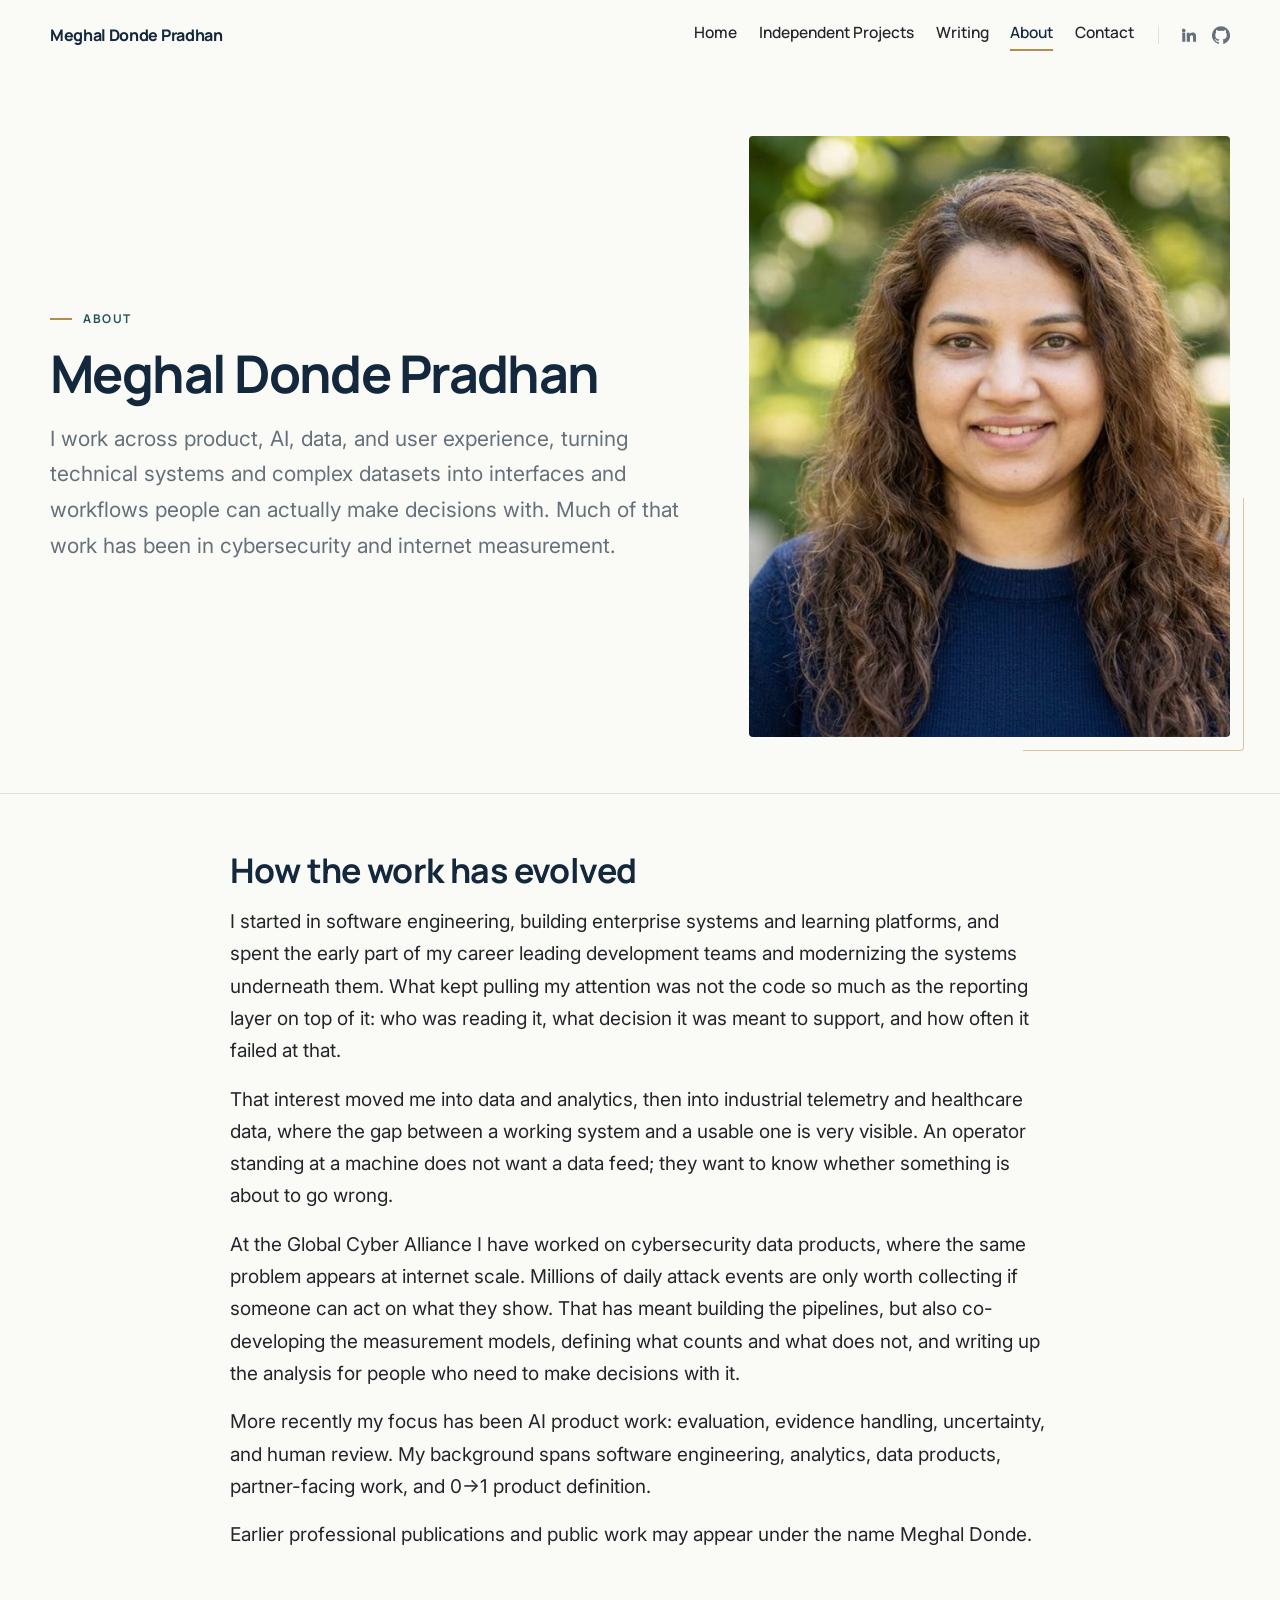
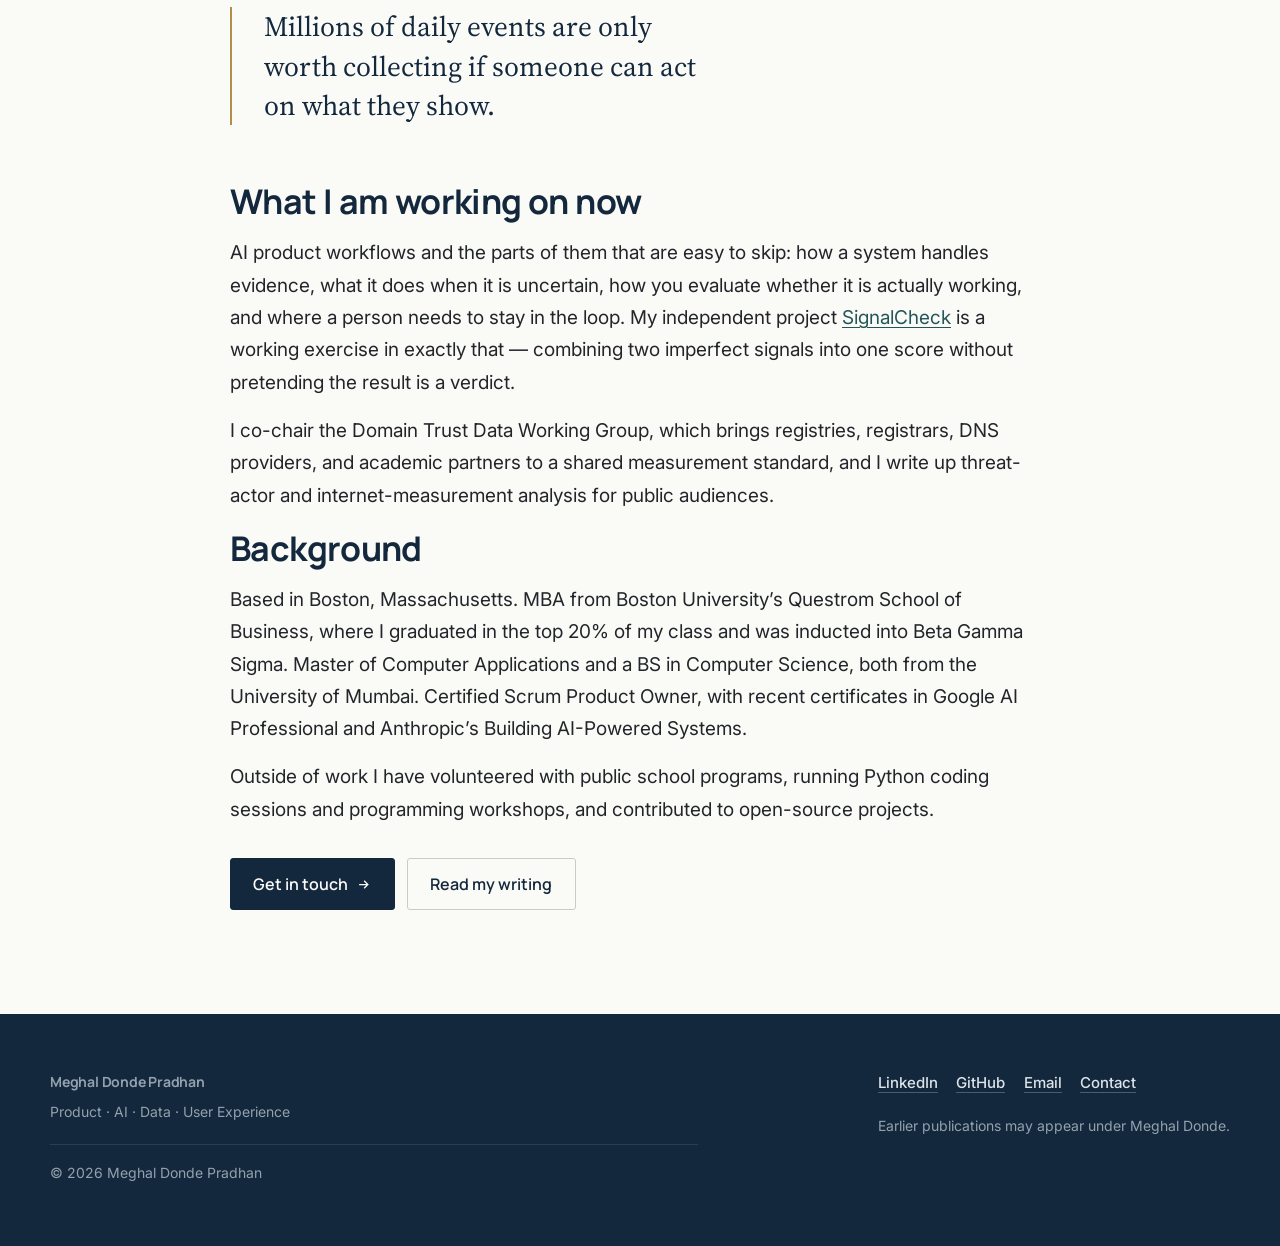
==== about/index.html @ 6e895852 "Initial commit: Personal portfolio site" ====
<!DOCTYPE html>
<html lang="en">
<head>
<meta charset="utf-8">
<meta name="viewport" content="width=device-width, initial-scale=1">
<title>About Meghal Donde Pradhan</title>
<meta name="description" content="About Meghal Donde Pradhan: product, AI, data, and user experience in Boston. Engineering, analytics, and AI product work. Earlier work published as Meghal Donde.">
<link rel="canonical" href="https://meghaldondepradhan.com/about/">
<meta name="author" content="Meghal Donde Pradhan">
<meta name="robots" content="index, follow, max-image-preview:large">

<meta property="og:type" content="profile">
<meta property="og:site_name" content="Meghal Donde Pradhan">
<meta property="og:title" content="About Meghal Donde Pradhan">
<meta property="og:description" content="About Meghal Donde Pradhan: product, AI, data, and user experience in Boston. Engineering, analytics, and AI product work. Earlier work published as Meghal Donde.">
<meta property="og:url" content="https://meghaldondepradhan.com/about/">
<meta property="og:image" content="https://meghaldondepradhan.com/assets/og-image.jpg">
<meta property="og:image:width" content="1200">
<meta property="og:image:height" content="630">
<meta property="og:image:alt" content="Meghal Donde Pradhan — Product, AI, Data and User Experience">
<meta property="og:locale" content="en_US">
<meta name="twitter:card" content="summary_large_image">
<meta name="twitter:title" content="About Meghal Donde Pradhan">
<meta name="twitter:description" content="About Meghal Donde Pradhan: product, AI, data, and user experience in Boston. Engineering, analytics, and AI product work. Earlier work published as Meghal Donde.">
<meta name="twitter:image" content="https://meghaldondepradhan.com/assets/og-image.jpg">

<link rel="preconnect" href="https://fonts.googleapis.com">
<link rel="preconnect" href="https://fonts.gstatic.com" crossorigin>
<link rel="stylesheet" href="https://fonts.googleapis.com/css2?family=Manrope:wght@500;600;700;800&family=Inter:wght@400;500;600&family=Source+Serif+4:opsz,wght@8..60,400&display=swap">
<link rel="stylesheet" href="/assets/site.css">
<link rel="icon" href="/assets/favicon.svg" type="image/svg+xml">
<script type="application/ld+json">
{
  "@context": "https://schema.org",
  "@type": "BreadcrumbList",
  "itemListElement": [
    { "@type": "ListItem", "position": 1, "name": "Home", "item": "https://meghaldondepradhan.com/" },
    { "@type": "ListItem", "position": 2, "name": "About", "item": "https://meghaldondepradhan.com/about/" }
  ]
}
</script>
<script type="application/ld+json">
{
  "@context": "https://schema.org",
  "@type": "ProfilePage",
  "@id": "https://meghaldondepradhan.com/about/#profilepage",
  "url": "https://meghaldondepradhan.com/about/",
  "name": "About Meghal Donde Pradhan",
  "isPartOf": { "@id": "https://meghaldondepradhan.com/#website" },
  "mainEntity": { "@id": "https://meghaldondepradhan.com/#person" },
  "about": { "@id": "https://meghaldondepradhan.com/#person" },
  "inLanguage": "en-US"
}
</script>
</head>
<body>
<a class="skip-link" href="#main">Skip to main content</a>
<header class="site-header" id="siteHeader">
  <nav class="wrap nav" aria-label="Primary">
    <a class="brand" href="/">Meghal Donde Pradhan</a>
    <button class="nav-toggle" type="button" aria-expanded="false" aria-controls="navMenu">Menu</button>
    <div class="nav-menu" id="navMenu">
      <div class="wrap">
        <ul class="nav-links"><li><a href="/">Home</a></li><li><a href="/projects/">Independent Projects</a></li><li><a href="/writing/">Writing</a></li><li><a href="/about/" aria-current="page">About</a></li><li><a href="/contact/">Contact</a></li></ul>
        <div class="nav-social"><a href="https://www.linkedin.com/in/meghal-donde-pradhan/" rel="me noopener" target="_blank" aria-label="Meghal Donde Pradhan on LinkedIn"><svg viewBox="0 0 24 24" aria-hidden="true"><path d="M4.98 3.5a2.5 2.5 0 11-.01 5 2.5 2.5 0 01.01-5zM3 9h4v12H3zM9 9h3.8v1.71h.05c.53-.95 1.83-1.96 3.77-1.96 4.03 0 4.78 2.5 4.78 5.76V21h-4v-5.6c0-1.34-.03-3.07-1.9-3.07-1.9 0-2.2 1.46-2.2 2.97V21H9z"/></svg></a><a href="https://github.com/meghaldonde" rel="me noopener" target="_blank" aria-label="Meghal Donde Pradhan on GitHub"><svg viewBox="0 0 24 24" aria-hidden="true"><path d="M12 .5a12 12 0 00-3.79 23.4c.6.11.82-.26.82-.58v-2.2c-3.34.73-4.04-1.42-4.04-1.42-.55-1.4-1.34-1.77-1.34-1.77-1.09-.75.08-.73.08-.73 1.21.08 1.84 1.24 1.84 1.24 1.07 1.84 2.81 1.3 3.5 1 .1-.78.42-1.31.76-1.61-2.67-.3-5.47-1.34-5.47-5.96 0-1.32.47-2.4 1.24-3.24-.13-.3-.54-1.52.11-3.18 0 0 1.01-.32 3.3 1.24a11.4 11.4 0 016 0c2.29-1.56 3.3-1.24 3.3-1.24.65 1.66.24 2.88.12 3.18.77.84 1.23 1.92 1.23 3.24 0 4.63-2.8 5.65-5.48 5.95.43.37.82 1.1.82 2.22v3.29c0 .32.21.7.82.58A12 12 0 0012 .5z"/></svg></a></div>
      </div>
    </div>
  </nav>
</header>
<main id="main">
<section class="page-header">
  <div class="wrap hero-grid">
    <div>
      <p class="eyebrow">About</p>
      <h1>Meghal Donde Pradhan</h1>
      <p class="lede">I work across product, AI, data, and user experience, turning technical systems and complex datasets into interfaces and workflows people can actually make decisions with. Much of that work has been in cybersecurity and internet measurement.</p>
    </div>
    <div class="hero-portrait">
      <img src="/assets/portrait.jpg" srcset="/assets/portrait-sm.jpg 560w, /assets/portrait.jpg 1000w" sizes="(max-width: 860px) 340px, 34vw" width="1000" height="1250" alt="Portrait of Meghal Donde Pradhan" decoding="async">
    </div>
  </div>
</section>

<section style="padding-top:var(--space-l)">
  <div class="wrap-narrow">
    <h2>How the work has evolved</h2>
    <p>I started in software engineering, building enterprise systems and learning platforms, and spent the early part of my career leading development teams and modernizing the systems underneath them. What kept pulling my attention was not the code so much as the reporting layer on top of it: who was reading it, what decision it was meant to support, and how often it failed at that.</p>
    <p>That interest moved me into data and analytics, then into industrial telemetry and healthcare data, where the gap between a working system and a usable one is very visible. An operator standing at a machine does not want a data feed; they want to know whether something is about to go wrong.</p>
    <p>At the Global Cyber Alliance I have worked on cybersecurity data products, where the same problem appears at internet scale. Millions of daily attack events are only worth collecting if someone can act on what they show. That has meant building the pipelines, but also co-developing the measurement models, defining what counts and what does not, and writing up the analysis for people who need to make decisions with it.</p>
    <p>More recently my focus has been AI product work: evaluation, evidence handling, uncertainty, and human review. My background spans software engineering, analytics, data products, partner-facing work, and 0&rarr;1 product definition.</p>
    <p>Earlier professional publications and public work may appear under the name Meghal Donde.</p>

    <blockquote class="pullquote">Millions of daily events are only worth collecting if someone can act on what they show.</blockquote>

    <h2>What I am working on now</h2>
    <p>AI product workflows and the parts of them that are easy to skip: how a system handles evidence, what it does when it is uncertain, how you evaluate whether it is actually working, and where a person needs to stay in the loop. My independent project <a href="/projects/#signalcheck">SignalCheck</a> is a working exercise in exactly that &mdash; combining two imperfect signals into one score without pretending the result is a verdict.</p>
    <p>I co-chair the Domain Trust Data Working Group, which brings registries, registrars, DNS providers, and academic partners to a shared measurement standard, and I write up threat-actor and internet-measurement analysis for public audiences.</p>

    <h2>Background</h2>
    <p>Based in Boston, Massachusetts. MBA from Boston University&rsquo;s Questrom School of Business, where I graduated in the top 20% of my class and was inducted into Beta Gamma Sigma. Master of Computer Applications and a BS in Computer Science, both from the University of Mumbai. Certified Scrum Product Owner, with recent certificates in Google AI Professional and Anthropic&rsquo;s Building AI-Powered Systems.</p>
    <p>Outside of work I have volunteered with public school programs, running Python coding sessions and programming workshops, and contributed to open-source projects.</p>

    <div class="btn-group">
      <a class="btn btn-primary" href="/contact/">Get in touch <svg viewBox="0 0 24 24" aria-hidden="true"><path d="M5 12h14M13 6l6 6-6 6"/></svg></a>
      <a class="btn btn-secondary" href="/writing/">Read my writing</a>
    </div>
  </div>
</section>
</main>
<footer class="site-footer">
  <div class="wrap">
    <div class="footer-grid">
      <div>
        <p class="footer-name">Meghal Donde Pradhan</p>
        <p>Product &middot; AI &middot; Data &middot; User Experience</p>
      </div>
      <div>
        <ul class="footer-links">
          <li><a href="https://www.linkedin.com/in/meghal-donde-pradhan/" rel="me noopener" target="_blank">LinkedIn</a></li>
          <li><a href="https://github.com/meghaldonde" rel="me noopener" target="_blank">GitHub</a></li>
          <li><a href="mailto:meghal.donde@gmail.com">Email</a></li>
          <li><a href="/contact/">Contact</a></li>
        </ul>
        <p class="footer-note">Earlier publications may appear under Meghal Donde.</p>
      </div>
    </div>
    <p class="footer-legal">&copy; 2026 Meghal Donde Pradhan</p>
  </div>
</footer>
<script>
(function () {
  var t = document.querySelector('.nav-toggle'), m = document.getElementById('navMenu');
  if (t && m) t.addEventListener('click', function () {
    var open = m.classList.toggle('is-open');
    t.setAttribute('aria-expanded', open ? 'true' : 'false');
    t.textContent = open ? 'Close' : 'Menu';
  });
  var h = document.getElementById('siteHeader');
  if (h) {
    var onScroll = function () { h.classList.toggle('is-stuck', window.scrollY > 8); };
    onScroll();
    window.addEventListener('scroll', onScroll, { passive: true });
  }
})();
</script>
</body>
</html>
---- assets/site.css ----
/* ==========================================================================
   Meghal Donde Pradhan — meghaldondepradhan.com
   Design system: navy / muted teal / warm ivory. Editorial, content-led.
   ========================================================================== */

/* ---- Tokens ------------------------------------------------------------ */
:root {
  --navy:        #14283D;
  --navy-soft:   #1E3A55;
  --teal:        #2F6F73;
  --teal-deep:   #245659;
  --ivory:       #FAFAF7;
  --ivory-warm:  #F4F3ED;
  --charcoal:    #22252A;
  --gray:        #66707A;
  --gray-light:  #98A1A9;
  --rule:        #E3E2DA;
  --brass:       #B58D4A;
  --white:       #FFFFFF;

  --font-head: "Manrope", "Inter", -apple-system, BlinkMacSystemFont, "Segoe UI", Helvetica, Arial, sans-serif;
  --font-body: "Inter", -apple-system, BlinkMacSystemFont, "Segoe UI", Helvetica, Arial, sans-serif;
  --font-serif: "Source Serif 4", Georgia, "Times New Roman", serif;

  --measure: 72ch;
  --wrap: 1180px;
  --wrap-narrow: 820px;

  --step-0: 1.1875rem;
  --step-1: 1.3125rem;
  --step-2: clamp(1.375rem, 1.2rem + 0.7vw, 1.625rem);
  --step-3: clamp(1.625rem, 1.35rem + 1.2vw, 2.125rem);
  --step-4: clamp(2.125rem, 1.6rem + 2.3vw, 3.25rem);

  --space-xs: 0.5rem;
  --space-s:  1rem;
  --space-m:  2rem;
  --space-l:  3.5rem;
  --space-xl: 6.5rem;
  --space-2xl: 8rem;

  --ease: cubic-bezier(0.22, 0.61, 0.36, 1);
}

/* ---- Reset ------------------------------------------------------------- */
*, *::before, *::after { box-sizing: border-box; }
html { -webkit-text-size-adjust: 100%; scroll-behavior: smooth; }
@media (prefers-reduced-motion: reduce) {
  html { scroll-behavior: auto; }
  *, *::before, *::after { animation-duration: 0.01ms !important; transition-duration: 0.01ms !important; }
}
body {
  margin: 0;
  background: var(--ivory);
  color: var(--charcoal);
  font-family: var(--font-body);
  font-size: var(--step-0);
  line-height: 1.7;
  -webkit-font-smoothing: antialiased;
  text-rendering: optimizeLegibility;
}
img { max-width: 100%; height: auto; display: block; }
h1, h2, h3, h4 {
  font-family: var(--font-head);
  color: var(--navy);
  line-height: 1.18;
  letter-spacing: -0.018em;
  margin: 0 0 var(--space-s);
  font-weight: 700;
  text-wrap: balance;
}
h1 { font-size: var(--step-4); letter-spacing: -0.03em; }
h2 { font-size: var(--step-3); }
h3 { font-size: var(--step-2); font-weight: 650; }
h4 { font-size: var(--step-1); font-weight: 650; letter-spacing: -0.01em; }
p  { margin: 0 0 var(--space-s); max-width: var(--measure); }
ul, ol { margin: 0 0 var(--space-s); padding-left: 1.15rem; max-width: var(--measure); }
li { margin-bottom: 0.4rem; }
a { color: var(--teal-deep); text-decoration-thickness: 1px; text-underline-offset: 0.18em; }
a:hover { color: var(--navy); }
strong { font-weight: 650; color: var(--navy); }
hr { border: 0; border-top: 1px solid var(--rule); margin: var(--space-l) 0; }

:focus-visible {
  outline: 2.5px solid var(--teal);
  outline-offset: 3px;
  border-radius: 2px;
}

/* ---- Layout ------------------------------------------------------------ */
.wrap { width: min(100% - 2.5rem, var(--wrap)); margin-inline: auto; }
.wrap-narrow { width: min(100% - 2.5rem, var(--wrap-narrow)); margin-inline: auto; }
@media (max-width: 640px) { .wrap, .wrap-narrow { width: calc(100% - 2rem); } }

section { padding-block: var(--space-xl); }
section + section { border-top: 1px solid var(--rule); }
.section-tint { background: var(--ivory-warm); }

.skip-link {
  position: absolute; left: -9999px; top: 0; z-index: 200;
  background: var(--navy); color: var(--white);
  padding: 0.75rem 1.25rem; border-radius: 0 0 4px 0; font-weight: 600;
}
.skip-link:focus { left: 0; color: var(--white); }

/* ---- Eyebrow / section head -------------------------------------------- */
.eyebrow {
  font-family: var(--font-head);
  font-size: 0.75rem;
  font-weight: 700;
  letter-spacing: 0.13em;
  text-transform: uppercase;
  color: var(--teal-deep);
  margin: 0 0 0.85rem;
  display: flex;
  align-items: center;
  gap: 0.7rem;
}
.eyebrow::before {
  content: "";
  width: 22px; height: 2px;
  background: var(--brass);
  flex: none;
}
.h2-marked { position: relative; padding-top: 1.1rem; }
.h2-marked::before {
  content: ""; position: absolute; top: 0; left: 0;
  width: 22px; height: 2px; background: var(--brass);
}
.section-head { margin-bottom: calc(var(--space-l) + 0.5rem); }
.section-head p { color: var(--gray); font-size: var(--step-1); max-width: 66ch; margin-bottom: 0; }

/* ---- Header ------------------------------------------------------------ */
.site-header {
  position: sticky; top: 0; z-index: 100;
  background: rgba(250, 250, 247, 0.92);
  backdrop-filter: saturate(150%) blur(10px);
  -webkit-backdrop-filter: saturate(150%) blur(10px);
  border-bottom: 1px solid transparent;
  transition: border-color 0.25s var(--ease);
}
.site-header.is-stuck { border-bottom-color: var(--rule); }
.nav {
  display: flex; align-items: center; gap: 1.5rem;
  padding-block: 1rem;
}
.brand {
  font-family: var(--font-head);
  font-weight: 750;
  font-size: 1rem;
  letter-spacing: -0.02em;
  color: var(--navy);
  text-decoration: none;
  margin-right: auto;
  white-space: nowrap;
}
.brand:hover { color: var(--teal-deep); }
.nav-links { display: flex; align-items: center; gap: 1.35rem; list-style: none; margin: 0; padding: 0; }
.nav-links a {
  font-family: var(--font-head);
  font-size: 0.9688rem;
  font-weight: 550;
  color: var(--charcoal);
  text-decoration: none;
  padding-block: 0.35rem;
  border-bottom: 2px solid transparent;
  transition: color 0.18s var(--ease), border-color 0.18s var(--ease);
  white-space: nowrap;
}
.nav-links a:hover { color: var(--teal-deep); border-bottom-color: var(--teal); }
.nav-links a[aria-current="page"] { color: var(--navy); border-bottom-color: var(--brass); }
.nav-menu, .nav-menu > .wrap { display: contents; }
.nav-social { display: flex; align-items: center; gap: 0.85rem; padding-left: 1.35rem; border-left: 1px solid var(--rule); }
.nav-social a { color: var(--gray); display: inline-flex; transition: color 0.18s var(--ease); }
.nav-social a:hover { color: var(--navy); }
.nav-social svg { width: 18px; height: 18px; fill: currentColor; }

.nav-toggle {
  display: none;
  background: none; border: 1px solid var(--rule); border-radius: 3px;
  padding: 0.45rem 0.7rem; cursor: pointer; color: var(--navy);
  font-family: var(--font-head); font-size: 0.875rem; font-weight: 600;
}
@media (max-width: 860px) {
  .nav-toggle { display: block; }
  .nav-menu {
    display: none;
    position: absolute; left: 0; right: 0; top: 100%;
    background: var(--ivory);
    border-block: 1px solid var(--rule);
    padding: var(--space-s) 0 var(--space-m);
  }
  .nav-menu.is-open { display: block; }
  .nav-menu:not(.is-open) { display: none; }
  .nav-menu > .wrap { display: flex; flex-direction: column; gap: 0; }
  .nav-links { flex-direction: column; align-items: stretch; gap: 0; }
  .nav-links a { padding: 0.7rem 0; border-bottom: 1px solid var(--rule); }
  .nav-links a[aria-current="page"] { border-bottom-color: var(--brass); }
  .nav-social { padding: var(--space-s) 0 0; border-left: 0; }
}

/* ---- Buttons ----------------------------------------------------------- */
.btn {
  display: inline-flex; align-items: center; gap: 0.5rem;
  font-family: var(--font-head);
  font-size: 1rem; font-weight: 600;
  padding: 0.72rem 1.4rem;
  border-radius: 3px;
  text-decoration: none;
  border: 1.5px solid transparent;
  transition: background-color 0.18s var(--ease), color 0.18s var(--ease), border-color 0.18s var(--ease);
}
.btn-primary { background: var(--navy); color: var(--ivory); border-color: var(--navy); }
.btn-primary:hover { background: var(--teal-deep); border-color: var(--teal-deep); color: var(--white); }
.btn-secondary { color: var(--navy); border-color: #C9CCC4; background: transparent; }
.btn-secondary:hover { border-color: var(--navy); color: var(--navy); background: rgba(20, 40, 61, 0.04); }
.btn-group { display: flex; flex-wrap: wrap; gap: 0.75rem; margin-top: var(--space-m); }
.btn svg { width: 15px; height: 15px; fill: none; stroke: currentColor; stroke-width: 2; }

.link-arrow {
  font-family: var(--font-head);
  font-weight: 600; font-size: 0.9375rem;
  color: var(--teal-deep); text-decoration: none;
  display: inline-flex; align-items: center; gap: 0.4rem;
}
.link-arrow::after { content: "\2192"; transition: transform 0.18s var(--ease); }
.link-arrow:hover { color: var(--navy); }
.link-arrow:hover::after { transform: translateX(3px); }

/* ---- Hero -------------------------------------------------------------- */
.hero { padding-block: clamp(3rem, 7vw, 6rem) var(--space-xl); border-top: 0; }
.hero-grid {
  display: grid;
  grid-template-columns: minmax(0, 1.32fr) minmax(0, 1fr);
  gap: clamp(2rem, 5vw, 4.5rem);
  align-items: center;
}
.hero h1 { margin-bottom: 0.6rem; }
.hero-kicker {
  font-family: var(--font-head);
  font-size: clamp(1rem, 0.9rem + 0.4vw, 1.1875rem);
  font-weight: 600;
  color: var(--teal-deep);
  letter-spacing: 0.01em;
  margin-bottom: var(--space-s);
}
.hero-kicker span { color: #8C959D; margin-inline: 0.45rem; font-weight: 400; }
.hero-lede {
  font-size: clamp(1.0625rem, 1rem + 0.35vw, 1.25rem);
  line-height: 1.62;
  color: #3A3F46;
  max-width: 46ch;
}
.hero-portrait { position: relative; }
.hero-portrait img {
  width: 100%;
  border-radius: 4px;
  filter: saturate(0.94);
}
.hero-portrait::after {
  content: "";
  position: absolute; inset: auto -14px -14px auto;
  width: 46%; height: 42%;
  border-right: 1px solid var(--brass);
  border-bottom: 1px solid var(--brass);
  opacity: 0.5;
  pointer-events: none;
  border-radius: 0 0 4px 0;
}
@media (max-width: 860px) {
  .hero-grid { grid-template-columns: 1fr; gap: var(--space-m); }
  .hero-portrait { order: 2; max-width: 340px; }
  .hero-copy { order: 1; }
  .hero-portrait::after { display: none; }
}

/* ---- Work cards -------------------------------------------------------- */
.work-grid {
  display: grid;
  grid-template-columns: repeat(2, minmax(0, 1fr));
  gap: 1px;
  background: var(--rule);
  border: 1px solid var(--rule);
}
@media (max-width: 720px) { .work-grid { grid-template-columns: 1fr; } }
.work-card {
  background: var(--ivory);
  padding: var(--space-m) var(--space-m) calc(var(--space-m) + 0.25rem);
  display: flex; flex-direction: column;
  transition: background-color 0.2s var(--ease);
}
.work-card:hover { background: var(--white); }
.work-card h3 { margin-bottom: 0.75rem; }
.work-card h3 a { color: inherit; text-decoration: none; }
.work-card h3 a:hover { color: var(--teal-deep); }
.work-tag {
  font-family: var(--font-head);
  font-size: 0.6875rem; font-weight: 700;
  letter-spacing: 0.1em; text-transform: uppercase;
  color: var(--gray); margin-bottom: 0.7rem;
}
.work-card dl { margin: 0 0 var(--space-s); font-size: 0.9375rem; }
.work-card dt {
  font-family: var(--font-head);
  font-size: 0.6875rem; font-weight: 700;
  letter-spacing: 0.09em; text-transform: uppercase;
  color: var(--teal-deep);
  margin-top: 0.85rem;
}
.work-card dt:first-child { margin-top: 0; }
.work-card dd { margin: 0.2rem 0 0; color: #3A3F46; line-height: 1.55; }
.work-card .link-arrow { margin-top: auto; padding-top: var(--space-s); }

/* ---- Featured project (homepage) --------------------------------------- */
.feature {
  border: 1px solid var(--rule);
  border-left: 3px solid var(--teal);
  background: var(--white);
  padding: calc(var(--space-m) + 0.25rem) var(--space-m) var(--space-m);
}
.feature h3 { font-size: var(--step-3); margin-bottom: 0.7rem; max-width: 32ch; }
.feature h3 a { color: inherit; text-decoration: none; }
.feature h3 a:hover { color: var(--teal-deep); }
.feature-lede { font-size: var(--step-1); color: #3A3F46; max-width: 68ch; line-height: 1.6; }
.feature .btn-group { margin-top: var(--space-m); }
.feature .case-meta { margin-top: var(--space-s); }

/* ---- Fact strip -------------------------------------------------------- */
.pf-facts {
  display: grid;
  grid-template-columns: repeat(auto-fit, minmax(min(100%, 190px), 1fr));
  gap: var(--space-s) var(--space-m);
  margin: var(--space-m) 0 0;
  padding-top: var(--space-s);
  border-top: 1px solid var(--rule);
  max-width: 62rem;
}
.pf-fact dt {
  font-family: var(--font-head);
  font-size: 0.75rem; font-weight: 700;
  letter-spacing: 0.11em; text-transform: uppercase;
  color: var(--gray); margin-bottom: 0.2rem;
}
.pf-fact dd { margin: 0; font-size: 1.0625rem; font-weight: 550; color: var(--navy); line-height: 1.45; }

/* ---- Contributions under a role ---------------------------------------- */
.contrib-list { margin: var(--space-s) 0 0; display: grid; gap: 1.05rem; max-width: 74ch; }
.contrib { display: grid; grid-template-columns: minmax(0, 12rem) minmax(0, 1fr); gap: var(--space-s); }
.contrib dt {
  font-family: var(--font-head);
  font-size: 0.8125rem; font-weight: 700;
  letter-spacing: 0.075em; text-transform: uppercase;
  color: var(--teal-deep); padding-top: 0.18rem;
}
.contrib dd { margin: 0; font-size: 1.0625rem; color: #3A3F46; line-height: 1.6; }
@media (max-width: 700px) { .contrib { grid-template-columns: 1fr; gap: 0.2rem; } }
.tl-note { font-size: 0.9375rem; color: var(--gray); margin: 0 0 0.5rem; font-style: italic; }

/* ---- Writing list ------------------------------------------------------ */
.writing-list { list-style: none; margin: 0; padding: 0; max-width: 100%; border-top: 1px solid var(--rule); }
.writing-list > li { border-bottom: 1px solid var(--rule); margin: 0; }
.writing-item {
  display: grid;
  grid-template-columns: 8.5rem minmax(0, 1fr);
  gap: var(--space-m);
  padding-block: var(--space-m);
  align-items: baseline;
}
.writing-year {
  font-family: var(--font-head);
  font-size: 0.9375rem; font-weight: 650;
  color: var(--gray); letter-spacing: 0.02em;
  padding-top: 0.2rem;
}
.writing-title {
  font-family: var(--font-head);
  font-size: var(--step-1);
  font-weight: 650; line-height: 1.35;
  letter-spacing: -0.014em;
  color: var(--navy);
  margin: 0 0 0.35rem;
  max-width: 72ch;
}
.writing-title a { color: inherit; text-decoration: none; background-image: linear-gradient(var(--brass), var(--brass)); background-size: 0% 1px; background-repeat: no-repeat; background-position: 0 100%; transition: background-size 0.28s var(--ease); }
.writing-title a:hover { color: var(--teal-deep); background-size: 100% 1px; }
.ext { display: inline-block; margin-left: 0.4rem; color: var(--gray-light); }
.ext svg { width: 12px; height: 12px; fill: none; stroke: currentColor; stroke-width: 2.2; vertical-align: baseline; }
.writing-title .ext { color: var(--gray-light); }
.writing-meta {
  font-size: 0.9375rem; color: var(--gray); margin: 0 0 0.25rem;
  display: flex; flex-wrap: wrap; gap: 0.4rem 0.6rem; align-items: center;
}
.writing-meta .byline { color: var(--gray); font-style: italic; }
.writing-byline {
  font-size: 0.9375rem; color: var(--gray); font-style: italic;
  margin: 0 0 0.45rem;
}
.writing-context { font-size: 1.0625rem; color: #3A3F46; margin: 0; max-width: 76ch; }
@media (max-width: 640px) {
  .writing-item { grid-template-columns: 1fr; gap: 0.35rem; }
  .writing-year { padding-top: 0; }
}

/* ---- Experience timeline ----------------------------------------------- */
.timeline { list-style: none; margin: 0; padding: 0; max-width: 100%; }
.timeline > li {
  display: grid;
  grid-template-columns: 10.5rem minmax(0, 1fr);
  gap: var(--space-m);
  padding-block: var(--space-m);
  border-top: 1px solid var(--rule);
  margin: 0;
}
.timeline > li:last-child { border-bottom: 1px solid var(--rule); }
.tl-when {
  font-family: var(--font-head);
  font-size: 0.9375rem; font-weight: 650; color: var(--gray);
  letter-spacing: 0.01em; padding-top: 0.15rem;
}
.tl-role { font-family: var(--font-head); font-size: var(--step-1); font-weight: 650; color: var(--navy); margin: 0 0 0.15rem; letter-spacing: -0.012em; }
.tl-org { font-size: 1rem; color: var(--teal-deep); font-weight: 550; margin: 0 0 0.6rem; }
.tl-body { font-size: 1.0625rem; color: #3A3F46; margin: 0; max-width: 72ch; }
.tl-body + .tl-body { margin-top: 0.5rem; }
@media (max-width: 640px) {
  .timeline > li { grid-template-columns: 1fr; gap: 0.3rem; }
}

/* ---- Credentials ------------------------------------------------------- */
.hero-creds {
  list-style: none; margin: var(--space-m) 0 0; padding: var(--space-s) 0 0;
  border-top: 1px solid var(--rule);
  display: flex; flex-wrap: wrap;
  gap: 0.3rem 1.5rem;
  max-width: 54ch;
  font-family: var(--font-head);
  font-size: 0.9375rem; font-weight: 600; color: var(--navy);
  line-height: 1.4;
}
.hero-creds li { margin: 0; white-space: nowrap; }

.cred-grid {
  display: grid;
  grid-template-columns: repeat(auto-fit, minmax(min(100%, 260px), 1fr));
  gap: var(--space-m) var(--space-l);
}
.cred-col { border-top: 2px solid var(--teal); padding-top: var(--space-s); }
.cred-col h3 {
  font-family: var(--font-head);
  font-size: 0.75rem; font-weight: 700;
  letter-spacing: 0.115em; text-transform: uppercase;
  color: var(--teal-deep); margin-bottom: var(--space-s);
}
.cred-col ul { list-style: none; margin: 0; padding: 0; max-width: 100%; }
.cred-col li { margin: 0 0 0.9rem; }
.cred-col li:last-child { margin-bottom: 0; }
.cred-name {
  display: block;
  font-family: var(--font-head);
  font-size: 1.0625rem; font-weight: 650; color: var(--navy);
  line-height: 1.35; letter-spacing: -0.01em;
}
.cred-where { display: block; font-size: 0.9375rem; color: var(--gray); line-height: 1.45; margin-top: 0.1rem; }

/* ---- Stat / fact row --------------------------------------------------- */
.facts { display: grid; grid-template-columns: repeat(auto-fit, minmax(min(100%, 190px), 1fr)); gap: var(--space-m); margin-top: var(--space-l); }
.fact { border-left: 2px solid var(--teal); padding-left: var(--space-s); }
.fact b { display: block; font-family: var(--font-head); font-size: var(--step-2); font-weight: 700; color: var(--navy); line-height: 1.1; letter-spacing: -0.02em; }
.fact span { display: block; font-size: 0.875rem; color: var(--gray); margin-top: 0.3rem; }

/* ---- Pull quote -------------------------------------------------------- */
.pullquote {
  font-family: var(--font-serif);
  font-size: clamp(1.25rem, 1.05rem + 0.85vw, 1.75rem);
  line-height: 1.42;
  color: var(--navy);
  font-weight: 400;
  border-left: 2px solid var(--brass);
  padding-left: var(--space-m);
  margin: var(--space-l) 0;
  max-width: 34ch;
}

/* ---- Consulting -------------------------------------------------------- */
.consult { background: var(--navy); color: #DDE3E9; border-top: 0; }
.consult h2, .consult h3 { color: var(--white); }
.consult .eyebrow { color: #9BC0C2; }
.consult .eyebrow::before { background: var(--brass); }
.consult p { color: #C3CCD5; }
.consult a { color: var(--white); }
.consult .btn-primary { background: var(--white); color: var(--navy); border-color: var(--white); }
.consult .btn-primary:hover { background: var(--brass); border-color: var(--brass); color: var(--navy); }
.consult-grid { display: grid; grid-template-columns: repeat(auto-fit, minmax(min(100%, 220px), 1fr)); gap: var(--space-m); margin-top: var(--space-l); }
.consult-area h3 { font-size: var(--step-1); margin-bottom: 0.4rem; }
.consult-area p { font-size: 1.0625rem; margin: 0; color: #AEBAC5; }

/* ---- Footer ------------------------------------------------------------ */
.site-footer { background: var(--navy); color: #AEBAC5; padding-block: var(--space-l); font-size: 0.9375rem; }
.consult + .site-footer { border-top: 1px solid rgba(255,255,255,0.12); }
.footer-grid { display: flex; flex-wrap: wrap; gap: var(--space-m); align-items: flex-start; justify-content: space-between; }
.footer-name { font-family: var(--font-head); font-weight: 700; color: var(--white); font-size: 1.0625rem; margin: 0 0 0.3rem; letter-spacing: -0.015em; }
.site-footer p { margin: 0 0 0.35rem; color: #93A1AE; font-size: 0.875rem; }
.footer-links { display: flex; flex-wrap: wrap; gap: 1.15rem; list-style: none; margin: 0 0 0.75rem; padding: 0; }
.footer-links a { color: #DDE3E9; text-decoration: none; font-weight: 500; border-bottom: 1px solid rgba(221,227,233,0.28); }
.footer-links a:hover { color: var(--white); border-bottom-color: var(--brass); }
.footer-note { font-size: 0.8125rem; color: #7C8A97; max-width: 44ch; }
.footer-legal { margin-top: var(--space-m); padding-top: var(--space-s); border-top: 1px solid rgba(255,255,255,0.1); font-size: 0.8125rem; color: #7C8A97; }

/* ---- Page header (inner pages) ----------------------------------------- */
.page-header { padding-block: clamp(2.5rem, 5vw, 4rem) var(--space-l); }
.page-header h1 { max-width: 22ch; }
.page-header .lede { font-size: var(--step-1); color: var(--gray); max-width: 68ch; margin-bottom: 0; }

/* ---- Case study (projects page) ---------------------------------------- */
.case { padding-block: var(--space-xl); }
.case + .case { border-top: 1px solid var(--rule); }
.case-head { margin-bottom: var(--space-m); }
.case-head h2 { max-width: 30ch; }
.case-summary { font-size: clamp(1.1875rem, 1.1rem + 0.4vw, 1.375rem); color: #3A3F46; max-width: 60ch; line-height: 1.55; }
.case-meta { display: flex; flex-wrap: wrap; gap: 0.5rem; margin-top: var(--space-s); list-style: none; padding: 0; }
.case-meta li {
  margin: 0; font-family: var(--font-head); font-size: 0.8125rem; font-weight: 600;
  letter-spacing: 0.04em; color: var(--teal-deep);
  border: 1px solid #CFDAD9; background: rgba(47, 111, 115, 0.06);
  padding: 0.3rem 0.65rem; border-radius: 2px;
}
.case-body {
  display: grid;
  grid-template-columns: repeat(auto-fit, minmax(min(100%, 320px), 1fr));
  gap: var(--space-l) var(--space-xl);
  padding-top: var(--space-l);
  border-top: 1px solid var(--rule);
}
.case-block h3 { font-size: 0.8125rem; font-weight: 700; letter-spacing: 0.115em; text-transform: uppercase; color: var(--teal-deep); margin-bottom: 0.7rem; }
.case-block p, .case-block ul { font-size: 1.0625rem; color: #3A3F46; line-height: 1.62; }
.case-block ul.tight { padding-left: 0; list-style: none; }
.case-block ul.tight li { position: relative; padding-left: 1.1rem; margin-bottom: 0.6rem; }
.case-block ul.tight li::before {
  content: ""; position: absolute; left: 0; top: 0.62em;
  width: 5px; height: 5px; border-radius: 50%; background: var(--teal);
}
.case-outcome {
  margin-top: var(--space-l);
  padding: var(--space-m);
  background: var(--ivory-warm);
  border-left: 3px solid var(--brass);
}
.case-outcome h3 { font-size: 0.8125rem; font-weight: 700; letter-spacing: 0.115em; text-transform: uppercase; color: #6F5624; margin-bottom: 0.55rem; }
.case-outcome p { margin: 0; font-size: var(--step-1); color: var(--navy); max-width: 74ch; line-height: 1.55; }
.case-block:last-child p:last-child { margin-bottom: 0; }

/* ---- Callout / placeholder --------------------------------------------- */
.callout {
  border: 1px dashed #C6C4B6;
  background: rgba(181, 141, 74, 0.05);
  padding: var(--space-s) var(--space-m);
  border-radius: 3px;
  margin-block: var(--space-m);
  font-size: 0.9375rem;
  color: #5A5344;
  max-width: var(--measure);
}
.callout strong { color: #7A6636; }
.callout p:last-child { margin-bottom: 0; }
.callout-quiet { border-style: solid; border-color: var(--rule); background: var(--white); color: var(--gray); }
.callout-quiet strong { color: var(--navy); }

/* ---- Resume page ------------------------------------------------------- */
.resume-doc { max-width: var(--wrap-narrow); }
.resume-block { padding-block: var(--space-l); border-top: 1px solid var(--rule); }
.resume-block:first-of-type { border-top: 0; padding-top: 0; }
.resume-block > h2 { font-size: 0.8125rem; font-weight: 700; letter-spacing: 0.12em; text-transform: uppercase; color: var(--teal-deep); margin-bottom: var(--space-m); }
.role { margin-bottom: var(--space-m); }
.role:last-child { margin-bottom: 0; }
.role-head { display: flex; flex-wrap: wrap; gap: 0.25rem 1rem; align-items: baseline; justify-content: space-between; margin-bottom: 0.15rem; }
.role-title { font-family: var(--font-head); font-size: var(--step-1); font-weight: 650; color: var(--navy); margin: 0; letter-spacing: -0.012em; }
.role-when { font-family: var(--font-head); font-size: 0.8125rem; font-weight: 600; color: var(--gray); white-space: nowrap; letter-spacing: 0.02em; }
.role-org { font-size: 1rem; color: var(--teal-deep); font-weight: 550; margin: 0 0 0.7rem; }
.role ul { font-size: 1.0625rem; color: #3A3F46; }
.role ul li::marker { color: var(--teal); }
.skill-grid { display: grid; grid-template-columns: repeat(auto-fit, minmax(min(100%, 280px), 1fr)); gap: var(--space-s) var(--space-m); }
.skill-grid dt { font-family: var(--font-head); font-size: 0.8125rem; font-weight: 700; letter-spacing: 0.06em; text-transform: uppercase; color: var(--navy); margin-bottom: 0.25rem; }
.skill-grid dd { margin: 0 0 var(--space-s); font-size: 1.0625rem; color: #3A3F46; line-height: 1.55; }

/* ---- Resume contact line ----------------------------------------------- */
.contact-line {
  list-style: none; margin: 0.9rem 0 0; padding: 0; max-width: 100%;
  display: flex; flex-wrap: wrap; gap: 0.4rem 1.15rem;
  font-size: 1rem; color: var(--gray);
}
.contact-line li { margin: 0; display: flex; align-items: center; gap: 1.15rem; }
.contact-line li + li::before { content: ""; width: 3px; height: 3px; border-radius: 50%; background: var(--gray-light); margin-left: -0.68rem; }
.contact-line a { color: var(--teal-deep); text-decoration: none; border-bottom: 1px solid #C5D2D1; }
.contact-line a:hover { color: var(--navy); border-bottom-color: var(--navy); }

/* ---- Plain contribution bullets ---------------------------------------- */
.contrib-plain {
  list-style: none; margin: var(--space-s) 0 0; padding: 0; max-width: 74ch;
}
.contrib-plain li {
  position: relative; padding-left: 1.15rem; margin-bottom: 0.75rem;
  font-size: 1.0625rem; color: #3A3F46; line-height: 1.6;
}
.contrib-plain li:last-child { margin-bottom: 0; }
.contrib-plain li::before {
  content: ""; position: absolute; left: 0; top: 0.66em;
  width: 5px; height: 5px; border-radius: 50%; background: var(--teal);
}
.earlier-note {
  margin: var(--space-m) 0 0;
  font-size: 1rem; color: var(--gray); font-style: italic;
  max-width: 62ch;
}

/* ---- Credential badge --------------------------------------------------- */
.cred-badged { display: flex; align-items: flex-start; gap: 0.85rem; }
.cred-badged > span { display: block; }
.cred-badge { width: 62px; height: 62px; flex: none; margin-top: 0.1rem; }

/* ---- Contact ------------------------------------------------------------ */
.contact-grid {
  display: grid;
  grid-template-columns: minmax(0, 1fr) minmax(0, 1.05fr);
  gap: var(--space-l) var(--space-xl);
  align-items: start;
}
@media (max-width: 820px) { .contact-grid { grid-template-columns: 1fr; gap: var(--space-l); } }
.contact-primary { border-top: 2px solid var(--teal); padding-top: var(--space-s); }
.contact-label {
  font-family: var(--font-head);
  font-size: 0.75rem; font-weight: 700;
  letter-spacing: 0.115em; text-transform: uppercase;
  color: var(--teal-deep); margin-bottom: 0.5rem;
}
.contact-email {
  font-family: var(--font-head);
  font-size: clamp(1.25rem, 1.05rem + 0.9vw, 1.6rem);
  font-weight: 650; letter-spacing: -0.02em;
  margin-bottom: var(--space-m); line-height: 1.25;
}
.contact-email a {
  color: var(--navy); text-decoration: none;
  border-bottom: 2px solid var(--brass);
  overflow-wrap: anywhere;
}
.contact-email a:hover { color: var(--teal-deep); border-bottom-color: var(--teal); }
.contact-links { list-style: none; margin: 0 0 var(--space-m); padding: 0; display: flex; flex-wrap: wrap; gap: 0.4rem 1.5rem; }
.contact-links li { margin: 0; }
.contact-links a {
  font-family: var(--font-head); font-weight: 600; font-size: 1rem;
  color: var(--teal-deep); text-decoration: none;
  border-bottom: 1px solid #C5D2D1;
}
.contact-links a:hover { color: var(--navy); border-bottom-color: var(--navy); }
.contact-links .ext { color: var(--gray-light); }
.contact-links .ext svg { width: 11px; height: 11px; }
.contact-loc { font-size: 1rem; color: var(--gray); margin: 0; }
.contact-note + .contact-note { margin-top: var(--space-m); padding-top: var(--space-m); border-top: 1px solid var(--rule); }
.contact-note h2 {
  font-size: 0.75rem; font-weight: 700;
  letter-spacing: 0.115em; text-transform: uppercase;
  color: var(--teal-deep); margin-bottom: 0.6rem;
}
.contact-note p { margin: 0; font-size: 1.0625rem; color: #3A3F46; max-width: 60ch; }

/* ---- Print ------------------------------------------------------------- */
@media print {
  .site-header, .site-footer, .consult, .btn-group, .skip-link, .callout,
  .hero-portrait, .nav-toggle { display: none !important; }

  :root { --space-s: .4rem; --space-m: .6rem; --space-l: .7rem; --space-xl: .7rem; }

  html, body { background: #fff !important; }
  body { font-size: 9.6pt; line-height: 1.4; color: #1c1f24; }

  .wrap, .wrap-narrow, .resume-doc { width: 100% !important; max-width: 100% !important; }
  section { padding-block: 0 !important; border-top: 0 !important; }
  p, ul, ol { max-width: none; }
  p { margin-bottom: .35rem; }
  li { margin-bottom: .12rem; }
  a { color: #1c1f24; text-decoration: none; }

  .page-header { padding-block: 0 .5rem !important; }
  .page-header h1 { font-size: 19pt; margin-bottom: .12rem; letter-spacing: -.02em; }
  .page-header .lede { font-size: 9.6pt; color: #4a5058; margin-bottom: .1rem; }
  .contact-line { font-size: 8.8pt; margin-top: .3rem; gap: .2rem .9rem; }
  .contact-line a { border-bottom: 0; color: #245659; }

  .resume-block { padding-block: .5rem !important; border-top: .5pt solid #d8d7ce; break-inside: auto; }
  .resume-block:first-of-type { padding-top: 0 !important; }
  .resume-block > h2 { font-size: 8pt; letter-spacing: .1em; margin-bottom: .4rem; color: #245659; }

  .role { margin-bottom: .55rem; break-inside: auto; }
  .role-head, .role-org { break-after: avoid; }
  .role ul { orphans: 2; widows: 2; }
  .role-head { margin-bottom: .05rem; }
  .role-title { font-size: 10.4pt; }
  .role-when { font-size: 8.4pt; }
  .role-org { font-size: 9.2pt; margin-bottom: .25rem; }
  .role ul { font-size: 9.2pt; padding-left: .95rem; margin-bottom: 0; }

  .skill-grid { grid-template-columns: 1fr 1fr; gap: .1rem .9rem; }
  .skill-grid dt { font-size: 8pt; margin-bottom: .05rem; }
  .skill-grid dd { font-size: 9pt; margin-bottom: .35rem; line-height: 1.35; }

  h1, h2, h3 { break-after: avoid; }
}
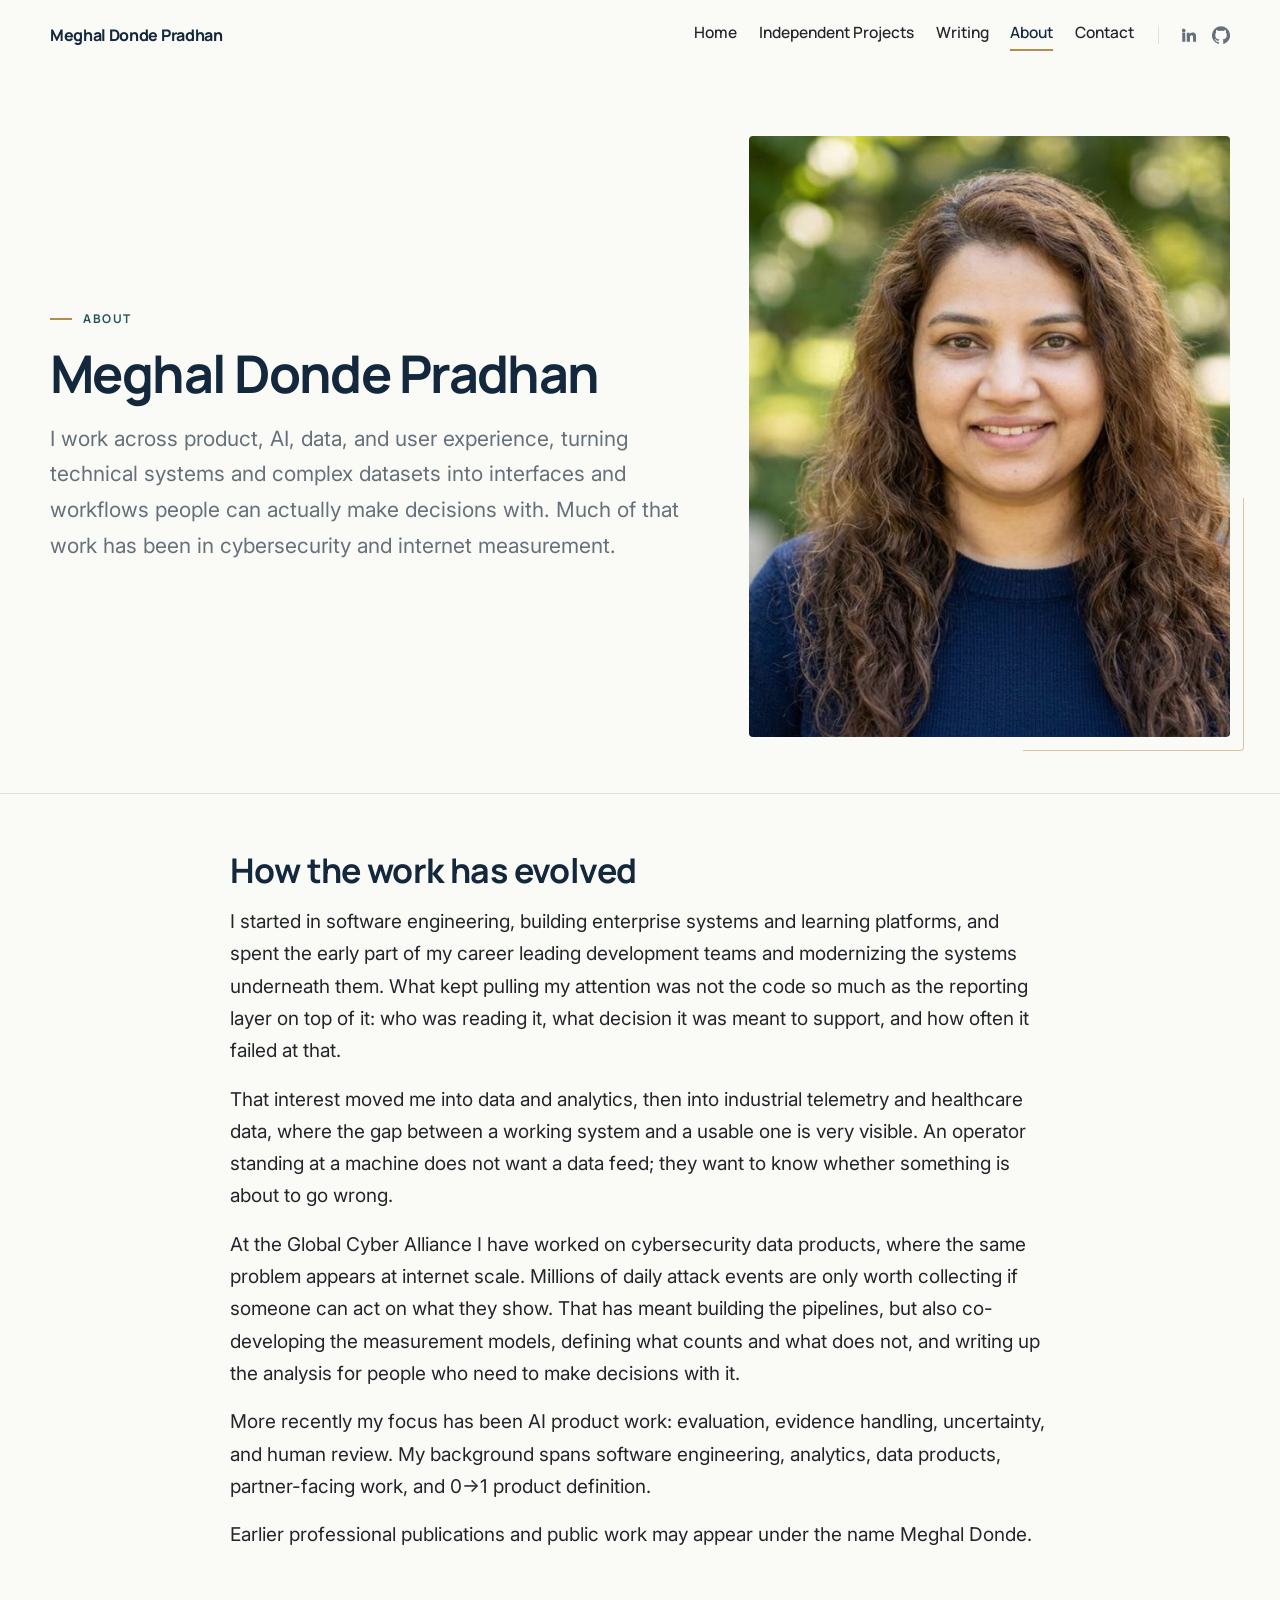
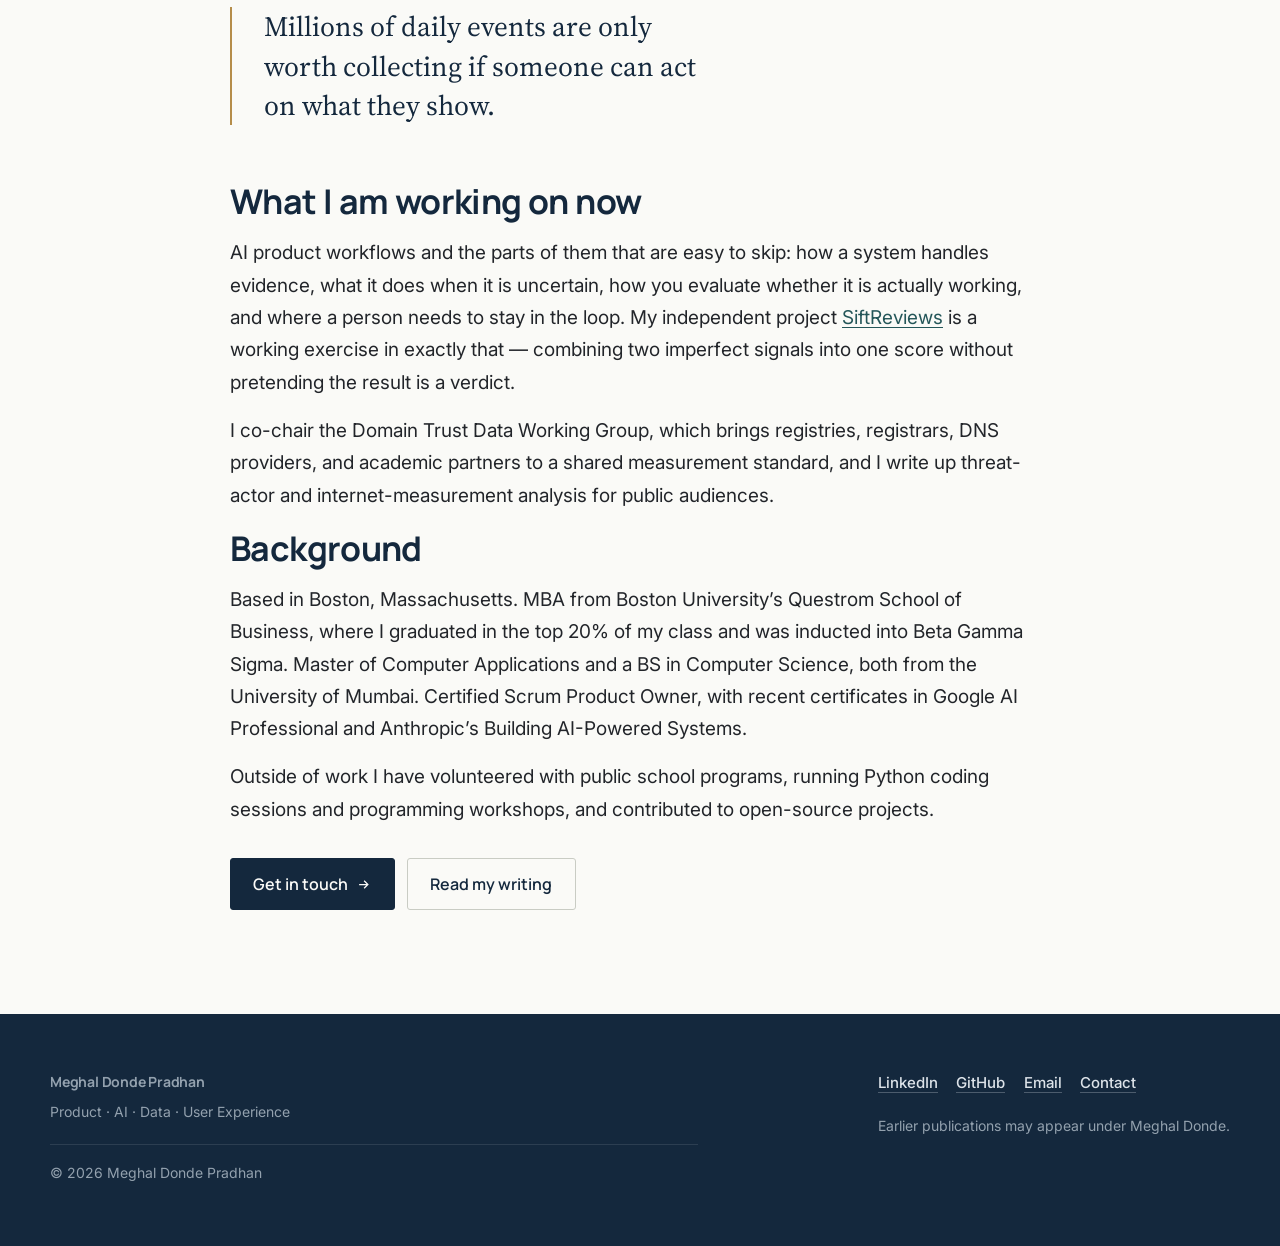
==== commit b7bf64c5: "Rename SignalCheck to SiftReviews" ====
--- a/about/index.html
+++ b/about/index.html
@@ -47,8 +47,20 @@
   "url": "https://meghaldondepradhan.com/about/",
   "name": "About Meghal Donde Pradhan",
   "isPartOf": { "@id": "https://meghaldondepradhan.com/#website" },
-  "mainEntity": { "@id": "https://meghaldondepradhan.com/#person" },
-  "about": { "@id": "https://meghaldondepradhan.com/#person" },
+  "mainEntity": {
+    "@type": "Person",
+    "@id": "https://meghaldondepradhan.com/#person",
+    "name": "Meghal Donde Pradhan",
+    "alternateName": "Meghal Donde",
+    "url": "https://meghaldondepradhan.com/",
+    "image": "https://meghaldondepradhan.com/assets/portrait.jpg",
+    "jobTitle": "Senior Software Engineer, Data Management & Analytics",
+    "worksFor": { "@type": "Organization", "name": "Global Cyber Alliance" },
+    "sameAs": [
+      "https://www.linkedin.com/in/meghal-donde-pradhan/",
+      "https://github.com/meghaldonde"
+    ]
+  },
   "inLanguage": "en-US"
 }
 </script>
@@ -93,7 +105,7 @@
     <blockquote class="pullquote">Millions of daily events are only worth collecting if someone can act on what they show.</blockquote>
 
     <h2>What I am working on now</h2>
-    <p>AI product workflows and the parts of them that are easy to skip: how a system handles evidence, what it does when it is uncertain, how you evaluate whether it is actually working, and where a person needs to stay in the loop. My independent project <a href="/projects/#signalcheck">SignalCheck</a> is a working exercise in exactly that &mdash; combining two imperfect signals into one score without pretending the result is a verdict.</p>
+    <p>AI product workflows and the parts of them that are easy to skip: how a system handles evidence, what it does when it is uncertain, how you evaluate whether it is actually working, and where a person needs to stay in the loop. My independent project <a href="/projects/#siftreviews">SiftReviews</a> is a working exercise in exactly that &mdash; combining two imperfect signals into one score without pretending the result is a verdict.</p>
     <p>I co-chair the Domain Trust Data Working Group, which brings registries, registrars, DNS providers, and academic partners to a shared measurement standard, and I write up threat-actor and internet-measurement analysis for public audiences.</p>
 
     <h2>Background</h2>
